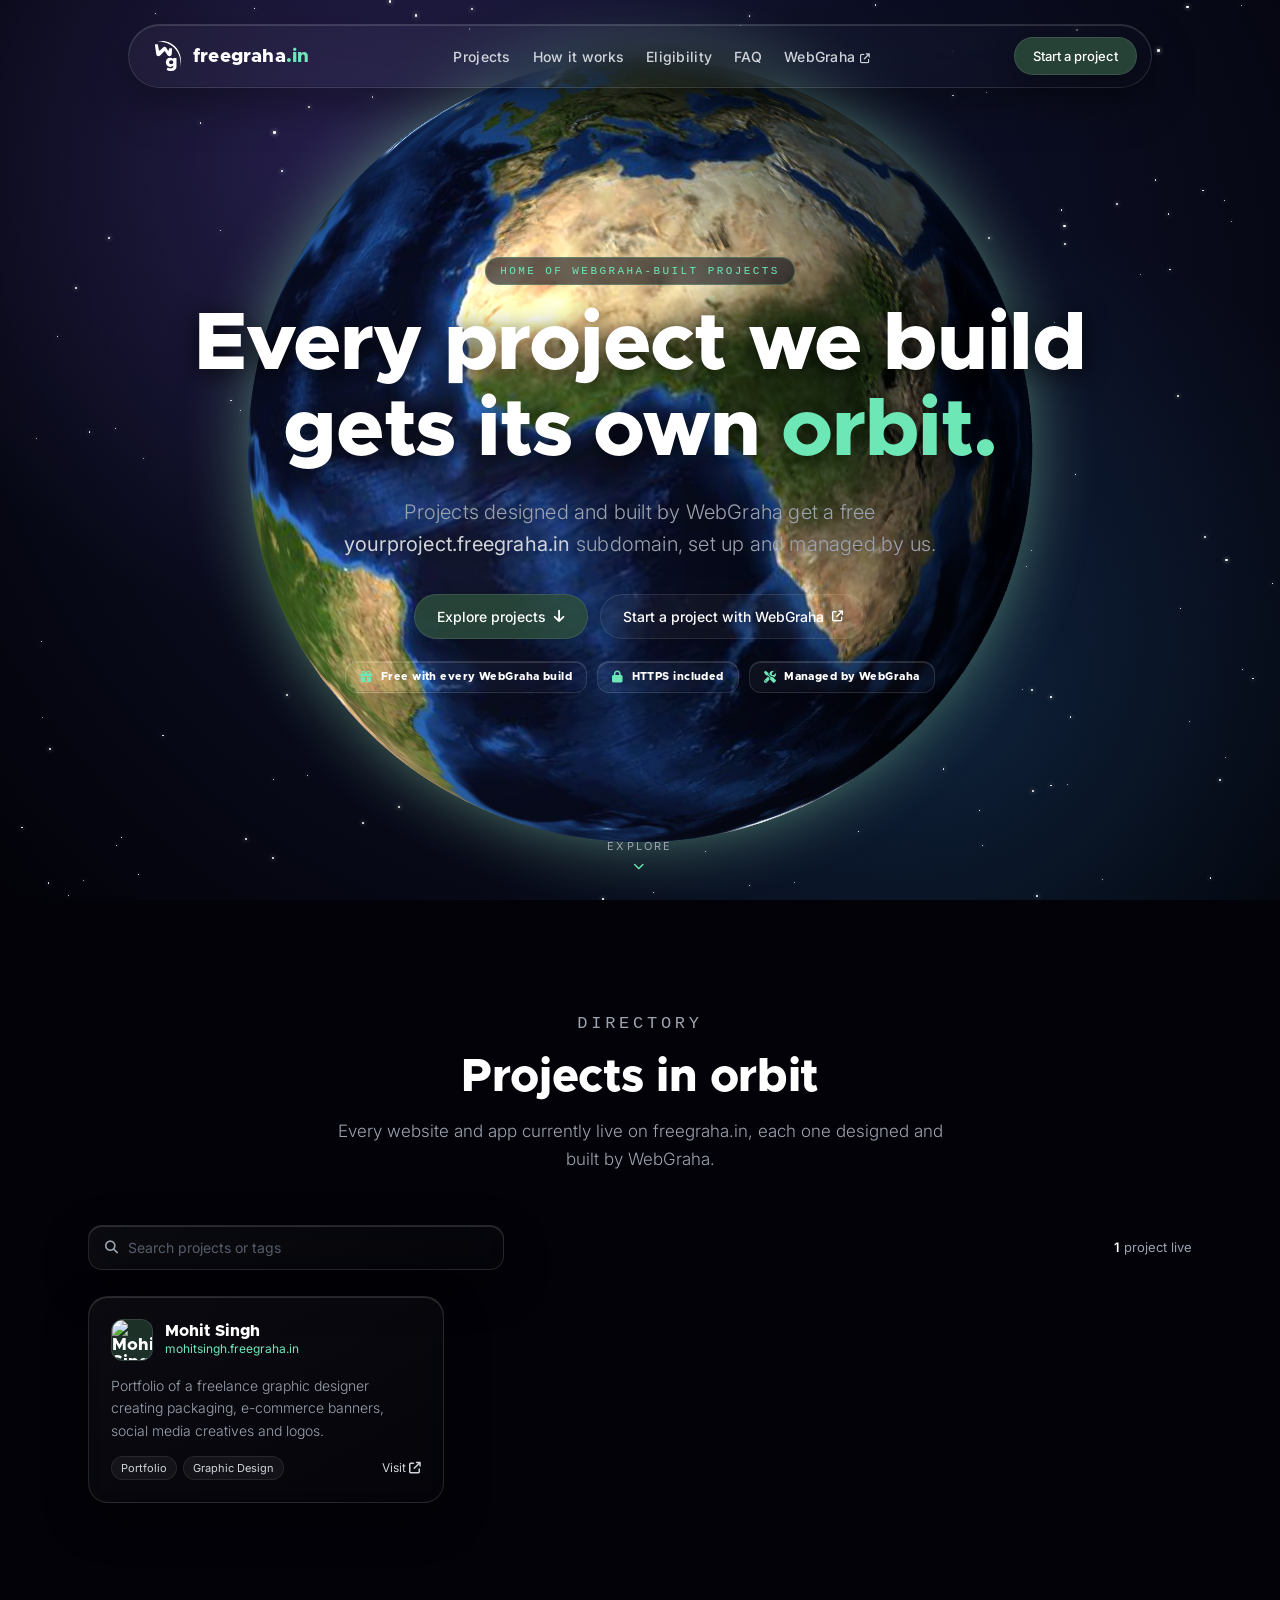
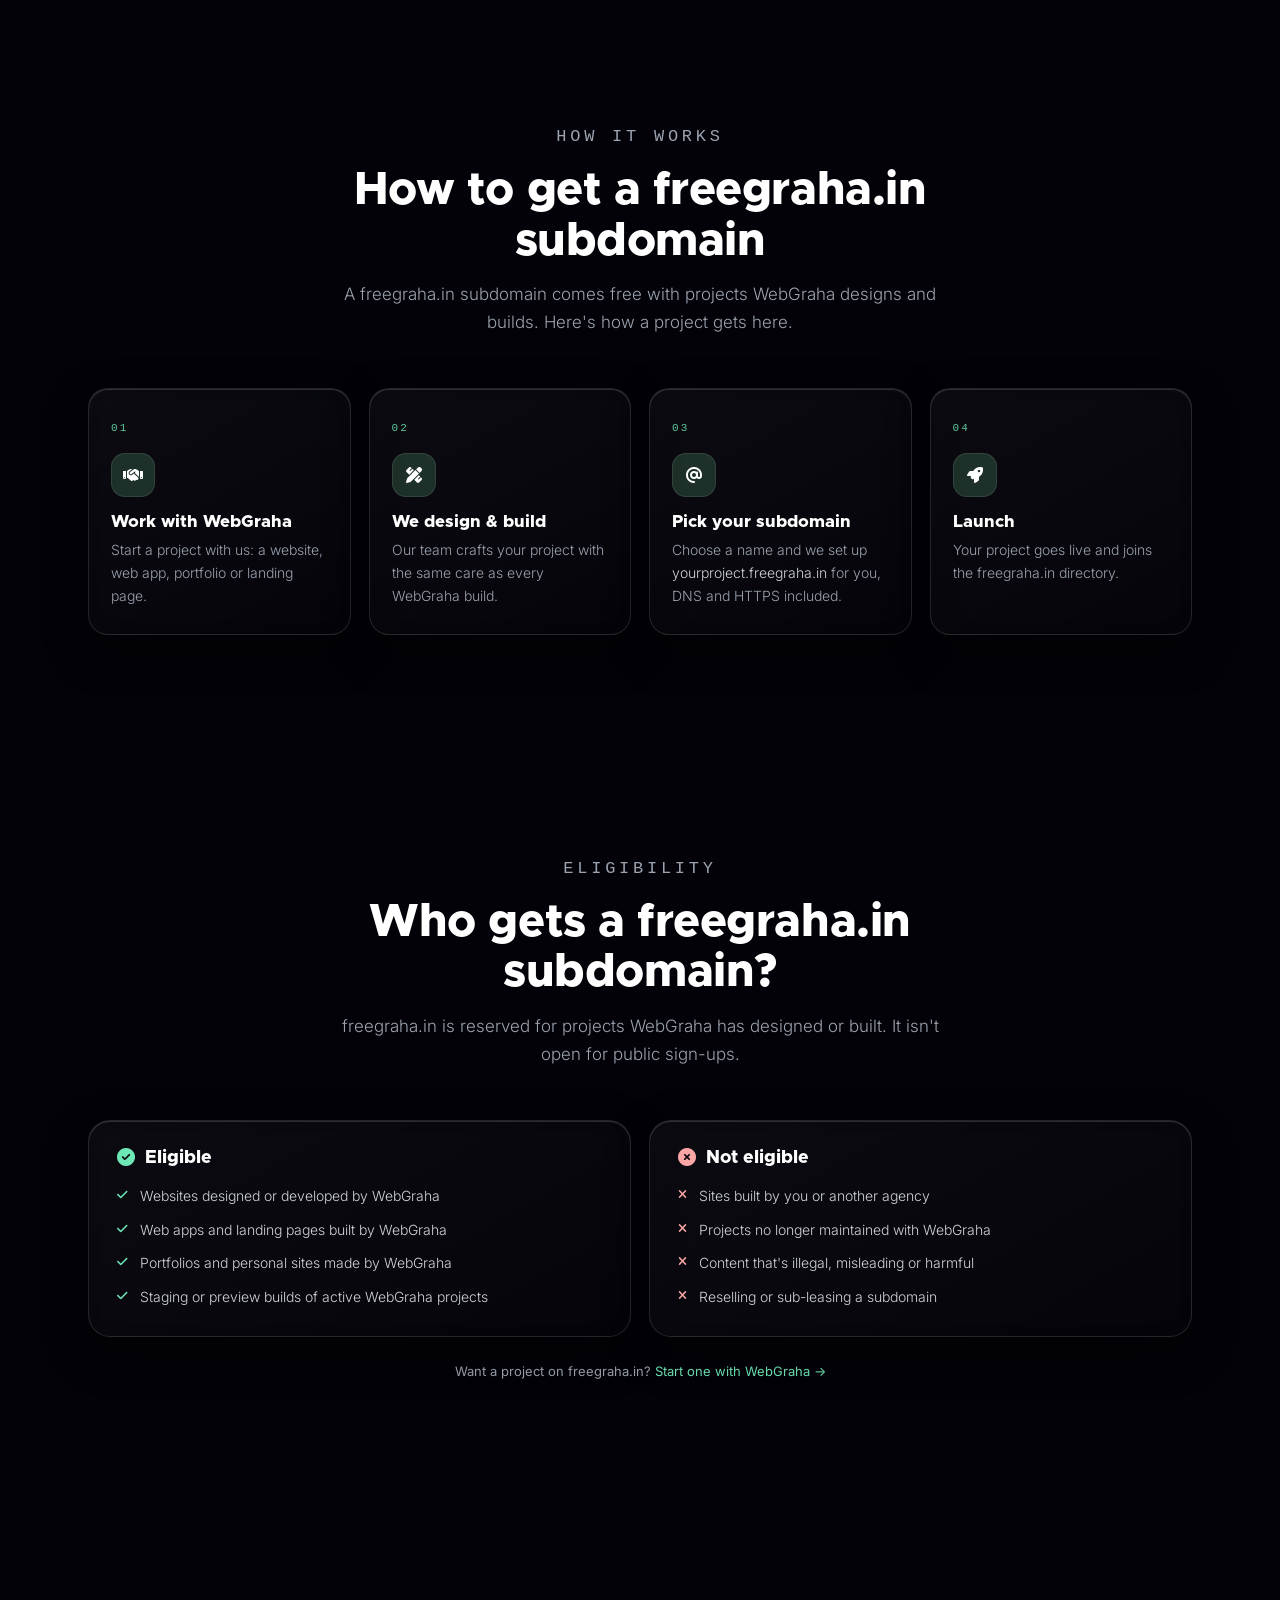
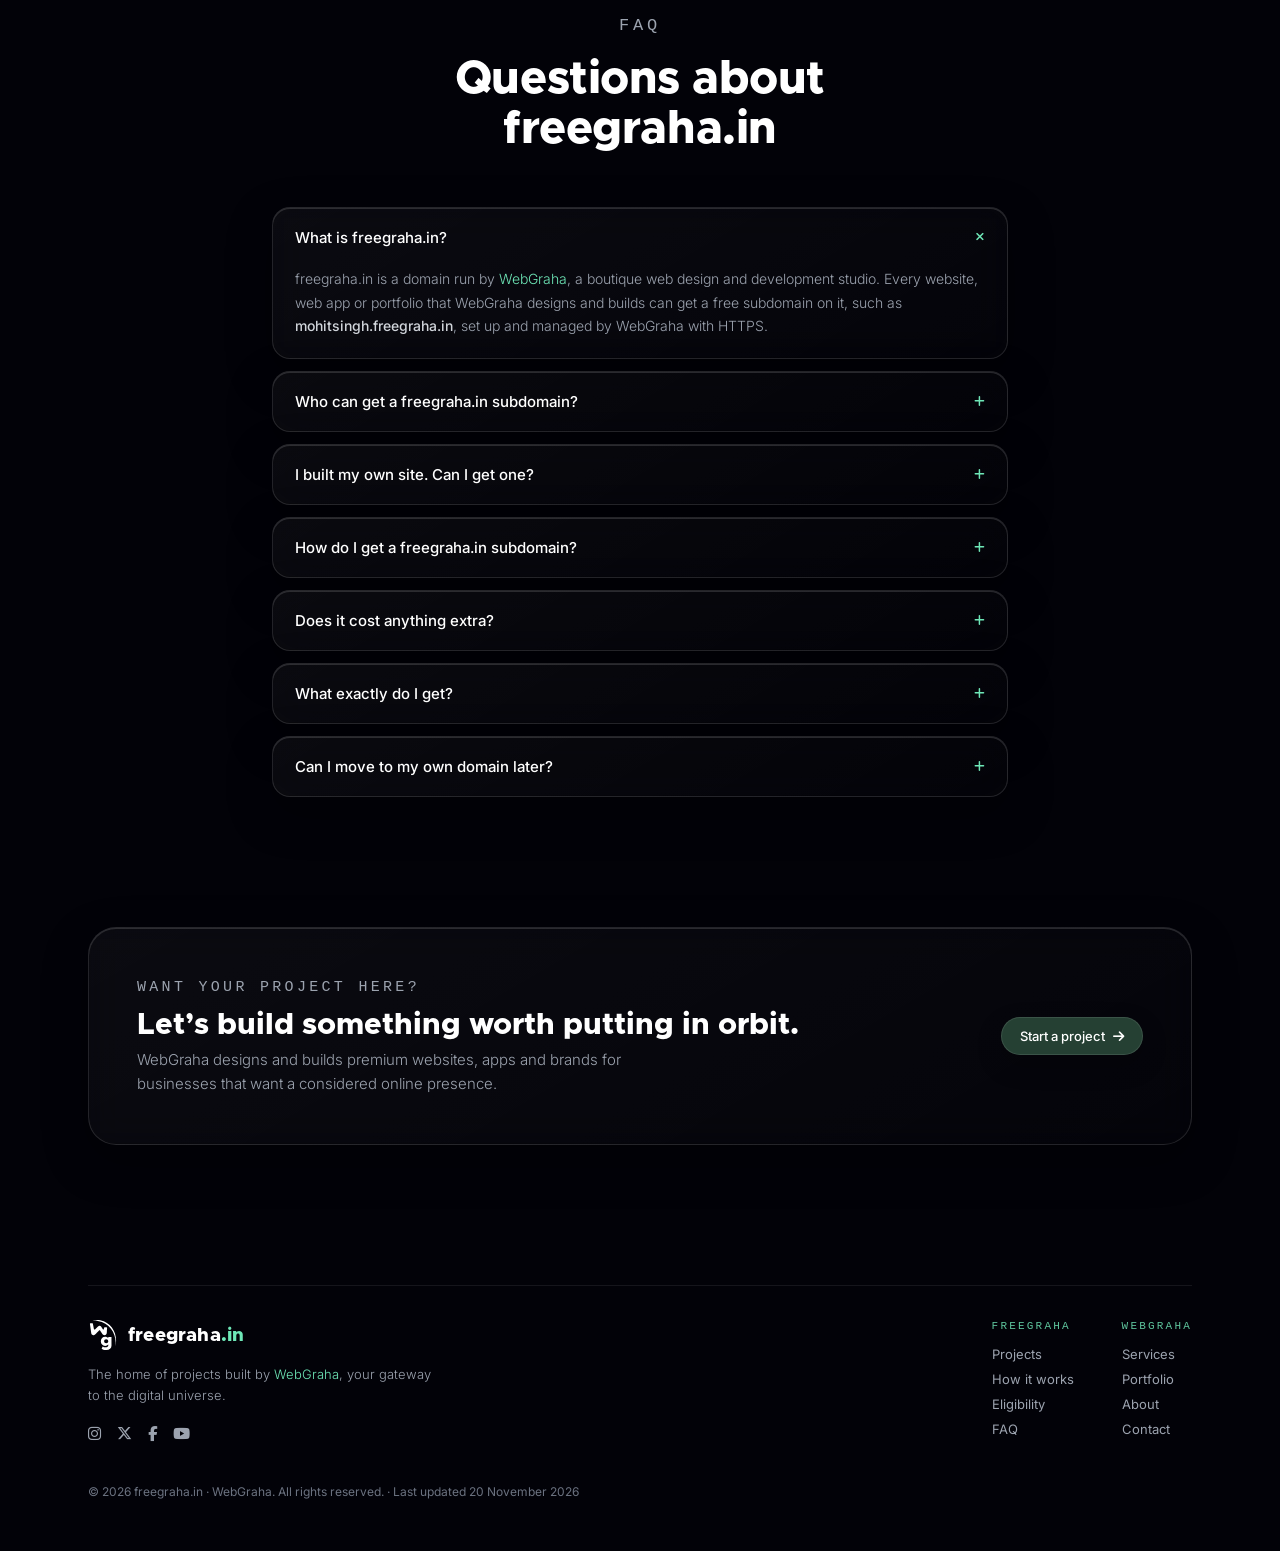
==== index.html @ 83fde73f "Initial v1.0" ====
<!DOCTYPE html>
<html lang="en" dir="ltr">
<head>
    <meta charset="UTF-8">
    <meta name="viewport" content="width=device-width, initial-scale=1.0">
    <script>document.documentElement.classList.add('js');</script>

    <!-- Primary SEO -->
    <title>freegraha.in — Free subdomains for projects built by WebGraha</title>
    <meta name="description" content="freegraha.in hosts sites built by WebGraha. Every WebGraha project gets a free yourname.freegraha.in subdomain with HTTPS, set up and managed for you.">
    <meta name="robots" content="index, follow, max-image-preview:large, max-snippet:-1, max-video-preview:-1">
    <meta name="author" content="WebGraha">
    <meta name="publisher" content="WebGraha">
    <meta name="application-name" content="freegraha.in">
    <link rel="canonical" href="https://freegraha.in/">
    <link rel="alternate" hreflang="en" href="https://freegraha.in/">
    <link rel="alternate" hreflang="x-default" href="https://freegraha.in/">
    <meta name="theme-color" content="#0a1128">
    <meta name="color-scheme" content="dark">
    <meta name="format-detection" content="telephone=no">

    <!-- Open Graph -->
    <meta property="og:type" content="website">
    <meta property="og:site_name" content="freegraha.in">
    <meta property="og:title" content="freegraha.in — Free subdomains for projects built by WebGraha">
    <meta property="og:description" content="Every website and app WebGraha designs and builds gets its own free .freegraha.in subdomain. Explore the projects in orbit.">
    <meta property="og:url" content="https://freegraha.in/">
    <meta property="og:image" content="https://freegraha.in/assets/og/og-home.png">
    <meta property="og:image:type" content="image/png">
    <meta property="og:image:width" content="1200">
    <meta property="og:image:height" content="630">
    <meta property="og:image:alt" content="freegraha.in — Every project we build gets its own orbit. A rotating Earth on a starry background.">
    <meta property="og:locale" content="en_US">
    <meta property="og:updated_time" content="2026-11-20">

    <!-- Twitter / X -->
    <meta name="twitter:card" content="summary_large_image">
    <meta name="twitter:site" content="@webgraha">
    <meta name="twitter:creator" content="@webgraha">
    <meta name="twitter:title" content="freegraha.in — Free subdomains for projects built by WebGraha">
    <meta name="twitter:description" content="Every website and app WebGraha designs and builds gets its own free .freegraha.in subdomain.">
    <meta name="twitter:image" content="https://freegraha.in/assets/og/og-home.png">
    <meta name="twitter:image:alt" content="freegraha.in — Every project we build gets its own orbit.">

    <!-- Icons & app -->
    <link rel="icon" type="image/svg+xml" href="/assets/favicon.svg">
    <link rel="icon" type="image/png" sizes="192x192" href="/assets/icon-192.png">
    <link rel="apple-touch-icon" href="/assets/apple-touch-icon.png">
    <link rel="manifest" href="/site.webmanifest">
    <meta name="apple-mobile-web-app-title" content="freegraha">

    <!-- Machine-readable summaries for AI assistants and crawlers -->
    <link rel="alternate" type="text/plain" href="/llms.txt" title="freegraha.in summary for LLMs">
    <link rel="sitemap" type="application/xml" href="/sitemap.xml">

    <!-- Structured data: who runs this site, what it offers, how it works, FAQ -->
    <script type="application/ld+json">
    {
        "@context": "https://schema.org",
        "@graph": [
            {
                "@type": "Organization",
                "@id": "https://webgraha.com/#organization",
                "name": "WebGraha",
                "url": "https://webgraha.com/",
                "logo": {
                    "@type": "ImageObject",
                    "url": "https://webgraha.com/assets/logo-full.svg"
                },
                "description": "WebGraha is a boutique digital studio building considered websites, apps, and brand systems.",
                "sameAs": [
                    "https://www.instagram.com/webgraha/",
                    "https://x.com/webgraha",
                    "https://www.facebook.com/webgraha",
                    "https://www.youtube.com/@webgraha"
                ],
                "owns": { "@id": "https://freegraha.in/#website" }
            },
            {
                "@type": "WebSite",
                "@id": "https://freegraha.in/#website",
                "url": "https://freegraha.in/",
                "name": "freegraha.in",
                "alternateName": ["FreeGraha", "Free Graha"],
                "description": "The directory of websites and apps designed and built by WebGraha, each hosted on a free freegraha.in subdomain.",
                "inLanguage": "en",
                "publisher": { "@id": "https://webgraha.com/#organization" },
                "copyrightHolder": { "@id": "https://webgraha.com/#organization" }
            },
            {
                "@type": "WebPage",
                "@id": "https://freegraha.in/#webpage",
                "url": "https://freegraha.in/",
                "name": "freegraha.in — Free subdomains for projects built by WebGraha",
                "description": "freegraha.in hosts sites built by WebGraha. Every WebGraha project gets a free yourname.freegraha.in subdomain with HTTPS, set up and managed for you.",
                "inLanguage": "en",
                "isPartOf": { "@id": "https://freegraha.in/#website" },
                "about": { "@id": "https://freegraha.in/#service" },
                "mainEntity": { "@id": "https://freegraha.in/#projects" },
                "hasPart": [
                    { "@id": "https://freegraha.in/#howto" },
                    { "@id": "https://freegraha.in/#faq" }
                ],
                "primaryImageOfPage": {
                    "@type": "ImageObject",
                    "url": "https://freegraha.in/assets/og/og-home.png",
                    "width": 1200,
                    "height": 630
                },
                "datePublished": "2026-11-20",
                "dateModified": "2026-11-20",
                "speakable": {
                    "@type": "SpeakableSpecification",
                    "cssSelector": ["#hero-title", "#hero-summary", "#faq .faq-answer"]
                }
            },
            {
                "@type": "Service",
                "@id": "https://freegraha.in/#service",
                "name": "Free freegraha.in subdomain for WebGraha-built projects",
                "serviceType": "Subdomain hosting and DNS management",
                "description": "Every website, web app or portfolio designed and built by WebGraha can get a free subdomain on freegraha.in, set up and managed by WebGraha with HTTPS. Only WebGraha-built projects are eligible.",
                "provider": { "@id": "https://webgraha.com/#organization" },
                "areaServed": "Worldwide",
                "audience": {
                    "@type": "Audience",
                    "audienceType": "WebGraha clients"
                },
                "offers": {
                    "@type": "Offer",
                    "price": "0",
                    "priceCurrency": "INR",
                    "availability": "https://schema.org/InStock",
                    "description": "Included at no extra cost with every project WebGraha designs and builds.",
                    "url": "https://webgraha.com/contact"
                }
            },
            {
                "@type": "HowTo",
                "@id": "https://freegraha.in/#howto",
                "name": "How to get a freegraha.in subdomain",
                "description": "A freegraha.in subdomain comes free with projects WebGraha designs and builds.",
                "totalTime": "P1D",
                "estimatedCost": { "@type": "MonetaryAmount", "currency": "INR", "value": "0" },
                "step": [
                    {
                        "@type": "HowToStep",
                        "position": 1,
                        "name": "Work with WebGraha",
                        "text": "Start a project with WebGraha: a website, web app, portfolio or landing page.",
                        "url": "https://freegraha.in/#how"
                    },
                    {
                        "@type": "HowToStep",
                        "position": 2,
                        "name": "We design & build",
                        "text": "WebGraha's team crafts your project with the same care as every WebGraha build.",
                        "url": "https://freegraha.in/#how"
                    },
                    {
                        "@type": "HowToStep",
                        "position": 3,
                        "name": "Pick your subdomain",
                        "text": "Choose a name and WebGraha sets up yourproject.freegraha.in for you, DNS and HTTPS included.",
                        "url": "https://freegraha.in/#how"
                    },
                    {
                        "@type": "HowToStep",
                        "position": 4,
                        "name": "Launch",
                        "text": "Your project goes live and joins the freegraha.in directory.",
                        "url": "https://freegraha.in/#how"
                    }
                ]
            },
            {
                "@type": "FAQPage",
                "@id": "https://freegraha.in/#faq",
                "mainEntity": [
                    {
                        "@type": "Question",
                        "name": "What is freegraha.in?",
                        "acceptedAnswer": { "@type": "Answer", "text": "freegraha.in is a domain run by WebGraha, a boutique web design and development studio. Every website, web app or portfolio that WebGraha designs and builds can get a free subdomain on it, such as mohitsingh.freegraha.in, set up and managed by WebGraha with HTTPS." }
                    },
                    {
                        "@type": "Question",
                        "name": "Who can get a freegraha.in subdomain?",
                        "acceptedAnswer": { "@type": "Answer", "text": "Only projects designed or built by WebGraha. It's a perk for WebGraha clients, not a public sign-up service." }
                    },
                    {
                        "@type": "Question",
                        "name": "I built my own site. Can I get one?",
                        "acceptedAnswer": { "@type": "Answer", "text": "Not at the moment. If you'd like WebGraha to build or redesign your site, start a project at webgraha.com/contact and a freegraha.in subdomain comes with it." }
                    },
                    {
                        "@type": "Question",
                        "name": "How do I get a freegraha.in subdomain?",
                        "acceptedAnswer": { "@type": "Answer", "text": "Start a project with WebGraha at webgraha.com/contact. Once WebGraha has designed and built your website or app, you pick a name and WebGraha sets up yourproject.freegraha.in for you, including DNS and HTTPS." }
                    },
                    {
                        "@type": "Question",
                        "name": "Does it cost anything extra?",
                        "acceptedAnswer": { "@type": "Answer", "text": "No. The subdomain, its DNS setup and HTTPS come free with your WebGraha project." }
                    },
                    {
                        "@type": "Question",
                        "name": "What exactly do I get?",
                        "acceptedAnswer": { "@type": "Answer", "text": "An address like yourproject.freegraha.in, set up and managed by WebGraha, served over HTTPS, plus a listing in the freegraha.in project directory." }
                    },
                    {
                        "@type": "Question",
                        "name": "Can I move to my own domain later?",
                        "acceptedAnswer": { "@type": "Answer", "text": "Yes. WebGraha can register and connect a custom domain for your project whenever you're ready." }
                    }
                ]
            }
        ]
    }
    </script>
    <!-- BUILD:PROJECTS-LD -->
    <script type="application/ld+json">
    {
        "@context": "https://schema.org",
        "@type": "ItemList",
        "@id": "https://freegraha.in/#projects",
        "name": "Projects hosted on freegraha.in",
        "description": "Websites and apps designed and built by WebGraha, each live on its own freegraha.in subdomain.",
        "numberOfItems": 1,
        "itemListOrder": "https://schema.org/ItemListOrderDescending",
        "itemListElement": [
            {
                "@type": "ListItem",
                "position": 1,
                "item": {
                    "@type": "WebSite",
                    "@id": "https://mohitsingh.freegraha.in/#website",
                    "name": "Mohit Singh",
                    "url": "https://mohitsingh.freegraha.in/",
                    "description": "Portfolio of a freelance graphic designer creating packaging, e-commerce banners, social media creatives and logos.",
                    "image": "https://mohitsingh.freegraha.in/assets/img/apple-touch-icon.png",
                    "keywords": "Portfolio, Graphic Design",
                    "datePublished": "2026-11-20",
                    "creator": {
                        "@id": "https://webgraha.com/#organization"
                    },
                    "isPartOf": {
                        "@id": "https://freegraha.in/#website"
                    }
                }
            }
        ]
    }
    </script>
    <!-- /BUILD:PROJECTS-LD -->

    <!-- Performance: connect early, preload the display font, load icons without blocking render -->
    <link rel="preconnect" href="https://fonts.googleapis.com">
    <link rel="preconnect" href="https://fonts.gstatic.com" crossorigin>
    <link rel="preconnect" href="https://cdnjs.cloudflare.com" crossorigin>
    <link rel="preload" href="/assets/font/metropolis-extra-bold.ttf" as="font" type="font/ttf" crossorigin>
    <link href="https://fonts.googleapis.com/css2?family=Inter:wght@300;400;500;600&display=swap" rel="stylesheet">
    <link rel="stylesheet" href="https://cdnjs.cloudflare.com/ajax/libs/font-awesome/6.5.2/css/all.min.css" crossorigin="anonymous" referrerpolicy="no-referrer" media="print" onload="this.media='all'">
    <noscript><link rel="stylesheet" href="https://cdnjs.cloudflare.com/ajax/libs/font-awesome/6.5.2/css/all.min.css" crossorigin="anonymous" referrerpolicy="no-referrer"></noscript>

    <link rel="stylesheet" href="/assets/css/style.css">
</head>
<body>

    <a href="#projects" class="skip-link">Skip to projects</a>

    <!-- Loading screen (same as webgraha.com) -->
    <div id="wg-loader" aria-hidden="true">
        <img src="/assets/logo-mark.svg" alt="" class="wg-loader-mark" width="48" height="48">
        <div class="wg-loader-bar"><span></span></div>
    </div>
    <script>
        (function () {
            var loader = document.getElementById('wg-loader');
            if (!loader) return;
            var shownAt = Date.now(), hidden = false;
            function hide() {
                if (hidden) return;
                hidden = true;
                setTimeout(function () {
                    loader.classList.add('wg-loader-hidden');
                    setTimeout(function () { loader.remove(); }, 550);
                }, Math.max(0, 300 - (Date.now() - shownAt)));
            }
            window.addEventListener('load', hide);
            setTimeout(hide, 5000);
        })();
    </script>

    <div id="starfield" data-star-count="160" aria-hidden="true"></div>

    <header>
        <nav class="nav glass-panel wg-anim-fade" aria-label="Main">
            <a href="/" class="brand" aria-label="freegraha.in home">
                <img src="/assets/logo-mark.svg" alt="" width="30" height="30">
                <span class="brand-word">freegraha<span>.in</span></span>
            </a>
            <div class="nav-links">
                <a href="#projects">Projects</a>
                <a href="#how">How it works</a>
                <a href="#rules">Eligibility</a>
                <a href="#faq">FAQ</a>
                <a href="https://webgraha.com/" target="_blank" rel="noopener">WebGraha <i class="fa-solid fa-arrow-up-right-from-square" style="font-size:10px" aria-hidden="true"></i></a>
            </div>
            <a href="https://webgraha.com/contact" class="btn btn-primary nav-cta" target="_blank" rel="noopener">Start a project</a>
            <button id="menu-btn" class="menu-btn" type="button" aria-expanded="false" aria-controls="mobile-menu" aria-label="Open menu">
                <i class="fa-solid fa-bars" id="menu-icon" aria-hidden="true"></i>
            </button>
        </nav>

        <div id="mobile-menu" class="mobile-menu glass-panel" hidden>
            <a href="#projects">Projects</a>
            <a href="#how">How it works</a>
            <a href="#rules">Eligibility</a>
            <a href="#faq">FAQ</a>
            <a href="https://webgraha.com/contact" target="_blank" rel="noopener">Start a project ↗</a>
            <a href="https://webgraha.com/" target="_blank" rel="noopener">WebGraha ↗</a>
        </div>
    </header>

    <main>

        <!-- Hero -->
        <section class="hero" id="top" aria-labelledby="hero-title">
            <!-- 3D Earth (Three.js, same as webgraha.com) -->
            <div class="globe-container" aria-hidden="true">
                <div class="globe-glow"></div>
                <canvas id="globe-canvas"></canvas>
            </div>

            <div class="hero-inner">
                <p class="section-label hero-label wg-anim-rise">Home of WebGraha-built projects</p>
                <h1 id="hero-title" class="text-glow wg-anim-rise" style="animation-delay:.05s">
                    Every project we build gets its own <em>orbit.</em>
                </h1>
                <p id="hero-summary" class="hero-sub text-glow wg-anim-rise" style="animation-delay:.1s">
                    Projects designed and built by WebGraha get a free <code>yourproject.freegraha.in</code> subdomain, set up and managed by us.
                </p>

                <div class="hero-ctas wg-anim-rise" style="animation-delay:.2s">
                    <a href="#projects" class="btn btn-primary">Explore projects <i class="fa-solid fa-arrow-down" aria-hidden="true"></i></a>
                    <a href="https://webgraha.com/contact" class="btn btn-ghost" target="_blank" rel="noopener">Start a project with WebGraha <i class="fa-solid fa-arrow-up-right-from-square" style="font-size:11px" aria-hidden="true"></i></a>
                </div>

                <ul class="hero-chips wg-anim-rise" style="animation-delay:.3s" aria-label="What's included">
                    <li class="chip glass-panel"><i class="fa-solid fa-gift" aria-hidden="true"></i> Free with every WebGraha build</li>
                    <li class="chip glass-panel"><i class="fa-solid fa-lock" aria-hidden="true"></i> HTTPS included</li>
                    <li class="chip glass-panel"><i class="fa-solid fa-screwdriver-wrench" aria-hidden="true"></i> Managed by WebGraha</li>
                </ul>
            </div>

            <a href="#projects" class="scroll-cue" aria-label="Scroll to projects">Explore <i class="fa-solid fa-chevron-down" aria-hidden="true"></i></a>
        </section>

        <!-- Projects directory (cards are generated into the HTML by scripts/build.mjs) -->
        <section class="section" id="projects" aria-labelledby="projects-title">
            <div class="container">
                <div class="section-head reveal">
                    <p class="section-label">Directory</p>
                    <h2 id="projects-title">Projects in orbit</h2>
                    <p>Every website and app currently live on freegraha.in, each one designed and built by WebGraha.</p>
                </div>

                <div class="toolbar reveal">
                    <label class="search glass-panel">
                        <i class="fa-solid fa-magnifying-glass" aria-hidden="true"></i>
                        <span class="sr-only">Search projects</span>
                        <input id="project-search" type="search" placeholder="Search projects or tags">
                    </label>
                    <p class="count" id="project-count" aria-live="polite"><!-- BUILD:COUNT --><strong>1</strong> project live<!-- /BUILD:COUNT --></p>
                </div>

                <div class="projects-grid" id="projects-grid"><!-- BUILD:PROJECTS -->
                    <article class="project-card glass-panel" data-search="mohit singh mohitsingh portfolio of a freelance graphic designer creating packaging, e-commerce banners, social media creatives and logos. portfolio graphic design">
                        <a class="project-link" href="https://mohitsingh.freegraha.in/" target="_blank" rel="noopener" aria-label="Visit Mohit Singh at mohitsingh.freegraha.in"></a>
                        <div class="project-top">
                            <div class="project-avatar" aria-hidden="false"><img src="https://mohitsingh.freegraha.in/assets/img/apple-touch-icon.png" alt="Mohit Singh logo" width="42" height="42" loading="lazy" decoding="async"></div>
                            <div>
                                <h3 class="project-name">Mohit Singh</h3>
                                <p class="project-url">mohitsingh.freegraha.in</p>
                            </div>
                        </div>
                        <p class="project-desc">Portfolio of a freelance graphic designer creating packaging, e-commerce banners, social media creatives and logos.</p>
                        <div class="project-foot">
                            <ul class="tags" aria-label="Tags"><li class="tag">Portfolio</li><li class="tag">Graphic Design</li></ul>
                            <span class="visit" aria-hidden="true">Visit <i class="fa-solid fa-arrow-up-right-from-square"></i></span>
                        </div>
                    </article>
                    <!-- /BUILD:PROJECTS --></div>

                <div class="empty glass-panel" id="projects-empty" hidden>
                    <i class="fa-solid fa-satellite" aria-hidden="true"></i>
                    <h3 id="empty-title">First launches incoming</h3>
                    <p id="empty-text">Projects built by WebGraha will appear here as they go live.</p>
                    <a href="https://webgraha.com/contact" class="btn btn-primary" id="empty-cta" target="_blank" rel="noopener">Start a project</a>
                </div>
            </div>
        </section>

        <!-- How it works -->
        <section class="section" id="how" aria-labelledby="how-title">
            <div class="container">
                <div class="section-head reveal">
                    <p class="section-label">How it works</p>
                    <h2 id="how-title">How to get a freegraha.in subdomain</h2>
                    <p>A freegraha.in subdomain comes free with projects WebGraha designs and builds. Here's how a project gets here.</p>
                </div>
                <ol class="steps">
                    <li class="step glass-panel reveal">
                        <span class="step-num" aria-hidden="true">01</span>
                        <div class="step-icon" aria-hidden="true"><i class="fa-solid fa-handshake"></i></div>
                        <h3>Work with WebGraha</h3>
                        <p>Start a project with us: a website, web app, portfolio or landing page.</p>
                    </li>
                    <li class="step glass-panel reveal" style="transition-delay:.08s">
                        <span class="step-num" aria-hidden="true">02</span>
                        <div class="step-icon" aria-hidden="true"><i class="fa-solid fa-pen-ruler"></i></div>
                        <h3>We design &amp; build</h3>
                        <p>Our team crafts your project with the same care as every WebGraha build.</p>
                    </li>
                    <li class="step glass-panel reveal" style="transition-delay:.16s">
                        <span class="step-num" aria-hidden="true">03</span>
                        <div class="step-icon" aria-hidden="true"><i class="fa-solid fa-at"></i></div>
                        <h3>Pick your subdomain</h3>
                        <p>Choose a name and we set up <code>yourproject.freegraha.in</code> for you, DNS and HTTPS included.</p>
                    </li>
                    <li class="step glass-panel reveal" style="transition-delay:.24s">
                        <span class="step-num" aria-hidden="true">04</span>
                        <div class="step-icon" aria-hidden="true"><i class="fa-solid fa-rocket"></i></div>
                        <h3>Launch</h3>
                        <p>Your project goes live and joins the freegraha.in directory.</p>
                    </li>
                </ol>
            </div>
        </section>

        <!-- Eligibility -->
        <section class="section" id="rules" aria-labelledby="rules-title">
            <div class="container">
                <div class="section-head reveal">
                    <p class="section-label">Eligibility</p>
                    <h2 id="rules-title">Who gets a freegraha.in subdomain?</h2>
                    <p>freegraha.in is reserved for projects WebGraha has designed or built. It isn't open for public sign-ups.</p>
                </div>
                <div class="rules-grid">
                    <div class="rule-card glass-panel reveal">
                        <h3><i class="fa-solid fa-circle-check ok-icon" aria-hidden="true"></i> Eligible</h3>
                        <ul>
                            <li><i class="fa-solid fa-check ok-icon" aria-hidden="true"></i> Websites designed or developed by WebGraha</li>
                            <li><i class="fa-solid fa-check ok-icon" aria-hidden="true"></i> Web apps and landing pages built by WebGraha</li>
                            <li><i class="fa-solid fa-check ok-icon" aria-hidden="true"></i> Portfolios and personal sites made by WebGraha</li>
                            <li><i class="fa-solid fa-check ok-icon" aria-hidden="true"></i> Staging or preview builds of active WebGraha projects</li>
                        </ul>
                    </div>
                    <div class="rule-card glass-panel reveal" style="transition-delay:.08s">
                        <h3><i class="fa-solid fa-circle-xmark no-icon" aria-hidden="true"></i> Not eligible</h3>
                        <ul>
                            <li><i class="fa-solid fa-xmark no-icon" aria-hidden="true"></i> Sites built by you or another agency</li>
                            <li><i class="fa-solid fa-xmark no-icon" aria-hidden="true"></i> Projects no longer maintained with WebGraha</li>
                            <li><i class="fa-solid fa-xmark no-icon" aria-hidden="true"></i> Content that's illegal, misleading or harmful</li>
                            <li><i class="fa-solid fa-xmark no-icon" aria-hidden="true"></i> Reselling or sub-leasing a subdomain</li>
                        </ul>
                    </div>
                </div>
                <p class="rules-note reveal">Want a project on freegraha.in? <a href="https://webgraha.com/contact" target="_blank" rel="noopener" style="color:var(--accent)">Start one with WebGraha &rarr;</a></p>
            </div>
        </section>

        <!-- FAQ (kept in sync with the FAQPage JSON-LD in <head>) -->
        <section class="section" id="faq" aria-labelledby="faq-title">
            <div class="container">
                <div class="section-head reveal">
                    <p class="section-label">FAQ</p>
                    <h2 id="faq-title">Questions about freegraha.in</h2>
                </div>
                <div class="faq">
                    <details class="glass-panel reveal" open>
                        <summary><h3>What is freegraha.in?</h3> <i class="fa-solid fa-plus" aria-hidden="true"></i></summary>
                        <p class="faq-answer">freegraha.in is a domain run by <a href="https://webgraha.com/" target="_blank" rel="noopener">WebGraha</a>, a boutique web design and development studio. Every website, web app or portfolio that WebGraha designs and builds can get a free subdomain on it, such as <code>mohitsingh.freegraha.in</code>, set up and managed by WebGraha with HTTPS.</p>
                    </details>
                    <details class="glass-panel reveal">
                        <summary><h3>Who can get a freegraha.in subdomain?</h3> <i class="fa-solid fa-plus" aria-hidden="true"></i></summary>
                        <p class="faq-answer">Only projects designed or built by WebGraha. It's a perk for WebGraha clients, not a public sign-up service.</p>
                    </details>
                    <details class="glass-panel reveal">
                        <summary><h3>I built my own site. Can I get one?</h3> <i class="fa-solid fa-plus" aria-hidden="true"></i></summary>
                        <p class="faq-answer">Not at the moment. If you'd like WebGraha to build or redesign your site, <a href="https://webgraha.com/contact" target="_blank" rel="noopener">start a project at webgraha.com/contact</a> and a freegraha.in subdomain comes with it.</p>
                    </details>
                    <details class="glass-panel reveal">
                        <summary><h3>How do I get a freegraha.in subdomain?</h3> <i class="fa-solid fa-plus" aria-hidden="true"></i></summary>
                        <p class="faq-answer">Start a project with WebGraha at <a href="https://webgraha.com/contact" target="_blank" rel="noopener">webgraha.com/contact</a>. Once WebGraha has designed and built your website or app, you pick a name and WebGraha sets up <code>yourproject.freegraha.in</code> for you, including DNS and HTTPS.</p>
                    </details>
                    <details class="glass-panel reveal">
                        <summary><h3>Does it cost anything extra?</h3> <i class="fa-solid fa-plus" aria-hidden="true"></i></summary>
                        <p class="faq-answer">No. The subdomain, its DNS setup and HTTPS come free with your WebGraha project.</p>
                    </details>
                    <details class="glass-panel reveal">
                        <summary><h3>What exactly do I get?</h3> <i class="fa-solid fa-plus" aria-hidden="true"></i></summary>
                        <p class="faq-answer">An address like <code>yourproject.freegraha.in</code>, set up and managed by WebGraha, served over HTTPS, plus a listing in the freegraha.in project directory.</p>
                    </details>
                    <details class="glass-panel reveal">
                        <summary><h3>Can I move to my own domain later?</h3> <i class="fa-solid fa-plus" aria-hidden="true"></i></summary>
                        <p class="faq-answer">Yes. WebGraha can register and connect a custom domain for your project whenever you're ready.</p>
                    </details>
                </div>
            </div>
        </section>

        <!-- Upgrade band -->
        <section class="section" style="padding-top:20px" aria-labelledby="band-title">
            <div class="container">
                <div class="band glass-panel reveal">
                    <div>
                        <p class="section-label">Want your project here?</p>
                        <h2 id="band-title">Let&rsquo;s build something worth putting in orbit.</h2>
                        <p>WebGraha designs and builds premium websites, apps and brands for businesses that want a considered online presence.</p>
                    </div>
                    <a href="https://webgraha.com/contact" class="btn btn-primary" target="_blank" rel="noopener">Start a project <i class="fa-solid fa-arrow-right" aria-hidden="true"></i></a>
                </div>
            </div>
        </section>

    </main>

    <footer class="footer">
        <div class="container">
            <div class="footer-inner">
                <div class="footer-brand">
                    <a href="/" class="brand" aria-label="freegraha.in home">
                        <img src="/assets/logo-mark.svg" alt="" width="30" height="30">
                        <span class="brand-word">freegraha<span>.in</span></span>
                    </a>
                    <p>The home of projects built by <a href="https://webgraha.com/" target="_blank" rel="noopener">WebGraha</a>, your gateway to the digital universe.</p>
                    <div class="socials">
                        <a href="https://www.instagram.com/webgraha/" target="_blank" rel="noopener me" aria-label="WebGraha on Instagram"><i class="fa-brands fa-instagram" aria-hidden="true"></i></a>
                        <a href="https://x.com/webgraha" target="_blank" rel="noopener me" aria-label="WebGraha on X"><i class="fa-brands fa-x-twitter" aria-hidden="true"></i></a>
                        <a href="https://www.facebook.com/webgraha" target="_blank" rel="noopener me" aria-label="WebGraha on Facebook"><i class="fa-brands fa-facebook-f" aria-hidden="true"></i></a>
                        <a href="https://www.youtube.com/@webgraha" target="_blank" rel="noopener me" aria-label="WebGraha on YouTube"><i class="fa-brands fa-youtube" aria-hidden="true"></i></a>
                    </div>
                </div>
                <nav class="footer-cols" aria-label="Footer">
                    <div class="footer-col">
                        <p class="footer-col-title">freegraha</p>
                        <a href="#projects">Projects</a>
                        <a href="#how">How it works</a>
                        <a href="#rules">Eligibility</a>
                        <a href="#faq">FAQ</a>
                    </div>
                    <div class="footer-col">
                        <p class="footer-col-title">WebGraha</p>
                        <a href="https://webgraha.com/services" target="_blank" rel="noopener">Services</a>
                        <a href="https://webgraha.com/portfolio" target="_blank" rel="noopener">Portfolio</a>
                        <a href="https://webgraha.com/about" target="_blank" rel="noopener">About</a>
                        <a href="https://webgraha.com/contact" target="_blank" rel="noopener">Contact</a>
                    </div>
                </nav>
                <p class="copyright">&copy; <span id="year">2026</span> freegraha.in &middot; WebGraha. All rights reserved. &middot; Last updated <!-- BUILD:UPDATED --><time datetime="2026-11-20">20 November 2026</time><!-- /BUILD:UPDATED --></p>
            </div>
        </div>
    </footer>

    <!-- Floating pill (mirrors the WebGraha "Start a project" widget) -->
    <a href="https://webgraha.com/contact" class="float-pill glass-panel" id="float-pill" target="_blank" rel="noopener">
        <span class="float-pill-icon" aria-hidden="true"><i class="fa-solid fa-satellite-dish"></i></span>
        <span class="float-pill-text">
            <strong>Start a project</strong>
            <span>Let's talk &rarr;</span>
        </span>
    </a>

    <script src="/assets/js/protect.js" defer></script>
    <script src="/assets/js/main.js" defer></script>
    <script src="/assets/vendor/three/three.min.js" defer></script>
    <script src="/assets/js/globe.js" defer></script>
</body>
</html>
---- assets/css/style.css ----
/* freegraha.in — styles (mirrors the WebGraha design system: webgraha.com/assets/css/base.css) */

@font-face {
    font-family: 'Metropolis';
    src: url('../font/metropolis-extra-bold.ttf') format('truetype');
    font-weight: 800;
    font-style: normal;
    font-display: swap;
}

:root {
    --navy: #0a1128;
    --brand-green: #2c4c3b;
    --accent: #6ee7b7;
    --accent-soft: rgba(110, 231, 183, 0.85);
    --text: #f3f4f6;
    --text-muted: #9ca3af;
    --text-soft: #d1d5db;
    --line: rgba(255, 255, 255, 0.12);
    --font-sans: 'Inter', system-ui, sans-serif;
    --font-display: 'Metropolis', 'Playfair Display', serif;
    --bg:
        radial-gradient(circle at 26% 16%, rgba(90, 61, 153, 0.32) 0%, rgba(90, 61, 153, 0) 40%),
        radial-gradient(circle at 74% 78%, rgba(28, 90, 134, 0.28) 0%, rgba(28, 90, 134, 0) 42%),
        radial-gradient(circle at 50% 32%, #181c3a 0%, #0b0e22 45%, #020208 100%);
}

*, *::before, *::after { box-sizing: border-box; }

html {
    scroll-behavior: smooth;
    scroll-padding-top: 110px;
    background: #020208;
}

html, body {
    margin: 0;
    padding: 0;
    cursor: url("data:image/svg+xml,%3Csvg xmlns='http://www.w3.org/2000/svg' width='30' height='30' viewBox='0 0 30 30'%3E%3Cdefs%3E%3CradialGradient id='g' cx='38%25' cy='35%25' r='70%25'%3E%3Cstop offset='0%25' stop-color='%23fdfaf0'/%3E%3Cstop offset='100%25' stop-color='%23d9d2bb'/%3E%3C/radialGradient%3E%3C/defs%3E%3Ccircle cx='15' cy='15' r='11' fill='url(%23g)'/%3E%3Ccircle cx='11' cy='11' r='1.6' fill='%23b9b09a' opacity='0.55'/%3E%3Ccircle cx='18' cy='13' r='1.1' fill='%23b9b09a' opacity='0.45'/%3E%3Ccircle cx='13' cy='19' r='1.3' fill='%23b9b09a' opacity='0.5'/%3E%3Ccircle cx='19' cy='19' r='0.9' fill='%23b9b09a' opacity='0.4'/%3E%3C/svg%3E") 15 15, auto;
}

body {
    min-height: 100vh;
    font-family: var(--font-sans);
    color: var(--text);
    -webkit-font-smoothing: antialiased;
    -moz-osx-font-smoothing: grayscale;
    overflow-x: hidden;
}

/* Fixed space backdrop (same gradient as the WebGraha home page) */
body::before {
    content: '';
    position: fixed;
    inset: 0;
    z-index: -1;
    background: var(--bg);
}

::selection { background: var(--brand-green); color: #fff; }

a, button, input, textarea, select, label, summary { cursor: inherit; }
a { color: inherit; text-decoration: none; }
img { max-width: 100%; display: block; }

::-webkit-scrollbar { display: none; }
html { scrollbar-width: none; }

.sr-only {
    position: absolute; width: 1px; height: 1px; padding: 0; margin: -1px;
    overflow: hidden; clip: rect(0, 0, 0, 0); white-space: nowrap; border: 0;
}

:focus-visible {
    outline: 2px solid var(--accent);
    outline-offset: 3px;
    border-radius: 8px;
}

/* ---------- Shared WebGraha primitives ---------- */

.glass-panel {
    background: linear-gradient(150deg, rgba(255, 255, 255, 0.04), rgba(255, 255, 255, 0.01));
    backdrop-filter: blur(18px);
    -webkit-backdrop-filter: blur(18px);
    border: 1px solid var(--line);
    box-shadow:
        inset 0 1px 0 rgba(255, 255, 255, 0.14),
        inset 0 -1px 0 rgba(0, 0, 0, 0.14),
        0 16px 44px rgba(0, 0, 0, 0.34);
}

.section-label {
    font-family: 'JetBrains Mono', 'Courier New', monospace;
    font-size: 11px;
    letter-spacing: 0.22em;
    text-transform: uppercase;
    color: var(--accent-soft);
}

.font-display { font-family: var(--font-display); }

.text-glow { text-shadow: 0 4px 24px rgba(0, 0, 0, 0.8); }
.hero-label {
    display: inline-block;
    margin: 0;
    padding: 7px 14px;
    border-radius: 9999px;
    background: rgba(5, 8, 20, 0.6);
    border: 1px solid rgba(110, 231, 183, 0.25);
    backdrop-filter: blur(8px);
    -webkit-backdrop-filter: blur(8px);
    color: var(--accent);
}

@keyframes wg-rise {
    from { opacity: 0; transform: translateY(14px); }
    to { opacity: 1; transform: none; }
}
@keyframes wg-fade {
    from { opacity: 0; }
    to { opacity: 1; }
}
.wg-anim-fade { animation: wg-fade 1s ease both; }
.wg-anim-rise { animation: wg-rise 0.9s ease both; }

.js .reveal {
    opacity: 0;
    transform: translateY(32px);
    transition: opacity 0.8s ease, transform 0.8s cubic-bezier(.2,.8,.2,1);
}
.js .reveal.is-visible { opacity: 1; transform: none; }

.skip-link {
    position: absolute;
    left: 16px;
    top: -60px;
    z-index: 10000;
    padding: 10px 16px;
    border-radius: 12px;
    background: var(--brand-green);
    color: #fff;
    font-size: 14px;
    transition: top 0.2s;
}
.skip-link:focus { top: 16px; }

/* ---------- Loader ---------- */

#wg-loader {
    position: fixed;
    inset: 0;
    z-index: 9999;
    display: flex;
    flex-direction: column;
    align-items: center;
    justify-content: center;
    gap: 18px;
    background: var(--bg);
    transition: opacity 0.5s ease, visibility 0.5s ease;
}
#wg-loader.wg-loader-hidden { opacity: 0; visibility: hidden; pointer-events: none; }
.wg-loader-mark { width: 48px; height: 48px; animation: wg-loader-pulse 1.6s ease-in-out infinite; }
@keyframes wg-loader-pulse {
    0%, 100% { opacity: 0.5; transform: scale(0.92); }
    50% { opacity: 1; transform: scale(1); }
}
.wg-loader-bar { width: 120px; height: 2px; border-radius: 2px; background: rgba(255,255,255,0.1); overflow: hidden; }
.wg-loader-bar span {
    display: block; height: 100%; width: 40%;
    background: var(--accent); border-radius: 2px;
    animation: wg-loader-slide 1.2s ease-in-out infinite;
}
@keyframes wg-loader-slide {
    0% { transform: translateX(-100%); }
    100% { transform: translateX(350%); }
}

/* ---------- Starfield ---------- */

#starfield { position: fixed; inset: 0; z-index: 0; pointer-events: none; overflow: hidden; }
.star {
    position: absolute;
    border-radius: 50%;
    background: #fff;
    box-shadow: 0 0 4px rgba(255,255,255,0.85);
    animation: star-twinkle ease-in-out infinite;
}
@keyframes star-twinkle {
    0%, 100% { opacity: 0.25; transform: scale(0.85); }
    50% { opacity: 1; transform: scale(1.25); }
}

/* ---------- Navigation ---------- */

.nav {
    position: fixed;
    top: 24px;
    left: 50%;
    transform: translateX(-50%);
    width: 90%;
    max-width: 64rem;
    z-index: 50;
    border-radius: 9999px;
    padding: 12px 14px 12px 24px;
    display: flex;
    align-items: center;
    justify-content: space-between;
}
.brand { display: flex; align-items: center; gap: 10px; }
.brand img { width: 30px; height: 30px; }
.brand-word {
    font-family: var(--font-display);
    font-weight: 800;
    font-size: 19px;
    letter-spacing: 0.01em;
    color: #fff;
}
.brand-word span { color: var(--accent); }

.nav-links {
    display: none;
    align-items: center;
    gap: 22px;
    font-size: 14px;
    font-weight: 500;
    letter-spacing: 0.02em;
    color: var(--text-soft);
}
.nav-links a { transition: color 0.2s; }
.nav-links a:hover { color: #fff; }

.btn {
    display: inline-flex;
    align-items: center;
    justify-content: center;
    gap: 8px;
    border: 1px solid rgba(255,255,255,0.1);
    border-radius: 9999px;
    font-family: var(--font-sans);
    font-size: 13px;
    font-weight: 500;
    color: #fff;
    padding: 10px 18px;
    transition: background 0.2s, border-color 0.2s, transform 0.2s;
    white-space: nowrap;
}
.btn-primary { background: rgba(44, 76, 59, 0.85); box-shadow: 0 10px 24px rgba(0,0,0,0.3); }
.btn-primary:hover { background: var(--brand-green); border-color: rgba(110,231,183,0.4); }
.btn-ghost { background: rgba(255,255,255,0.04); }
.btn-ghost:hover { background: rgba(255,255,255,0.1); }
.btn:disabled { opacity: 0.6; cursor: not-allowed; }

.nav-cta { display: none; }

.menu-btn {
    width: 38px; height: 38px;
    display: flex; align-items: center; justify-content: center;
    background: none; border: 0; color: var(--text-soft); font-size: 16px;
}
.menu-btn:hover { color: #fff; }

.mobile-menu {
    position: fixed;
    top: 92px;
    left: 50%;
    transform: translateX(-50%);
    width: 90%;
    max-width: 64rem;
    z-index: 50;
    border-radius: 18px;
    padding: 12px;
    display: flex;
    flex-direction: column;
    gap: 2px;
}
.mobile-menu[hidden] { display: none; }
.mobile-menu a {
    padding: 10px 12px;
    border-radius: 12px;
    font-size: 14px;
    color: #e5e7eb;
    transition: background 0.2s;
}
.mobile-menu a:hover { background: rgba(255,255,255,0.1); color: #fff; }

@media (min-width: 768px) {
    .nav-links, .nav-cta { display: flex; }
    .menu-btn, .mobile-menu { display: none !important; }
}

/* ---------- Layout ---------- */

main { position: relative; z-index: 10; }

.container { width: 100%; max-width: 72rem; margin: 0 auto; padding: 0 24px; }

.section { padding: 110px 0; position: relative; }

.section-head { text-align: center; max-width: 40rem; margin: 0 auto 52px; }
.section-head h2 {
    font-family: var(--font-display);
    font-weight: 800;
    font-size: clamp(30px, 5vw, 46px);
    line-height: 1.1;
    letter-spacing: -0.01em;
    color: #fff;
    margin: 14px 0 14px;
}
.section-head p { color: var(--text-muted); font-weight: 300; font-size: 17px; line-height: 1.65; margin: 0; }

/* ---------- Hero ---------- */

.hero {
    min-height: 100vh;
    min-height: 100svh;
    display: flex;
    align-items: center;
    justify-content: center;
    text-align: center;
    position: relative;
    padding: 140px 24px 90px;
    overflow: hidden;
}

/* 3D Earth (Three.js, assets/js/globe.js) — same as the WebGraha home page */
.globe-container {
    position: absolute;
    inset: 0;
    z-index: 0;
    pointer-events: none;
    display: flex;
    align-items: center;
    justify-content: center;
}
.globe-glow {
    position: absolute;
    left: 50%;
    top: 50%;
    width: 760px;
    height: 760px;
    max-width: 150vw;
    max-height: 150vw;
    transform: translate(-50%, -50%);
    background: radial-gradient(circle, rgba(44, 76, 59, 0.20) 0%, rgba(26, 54, 93, 0.14) 40%, transparent 70%);
    filter: blur(10px);
}
#globe-canvas {
    position: absolute;
    inset: 0;
    width: 100%;
    height: 100%;
    display: block;
}

.hero-inner { position: relative; z-index: 2; max-width: 64rem; }
.hero h1 {
    font-family: var(--font-display);
    font-weight: 800;
    font-size: clamp(38px, 7vw, 82px);
    line-height: 1.04;
    text-wrap: balance;
    letter-spacing: -0.015em;
    color: #fff;
    margin: 18px 0 22px;
}
.hero h1 em { font-style: normal; color: var(--accent); }
.hero-sub {
    font-size: clamp(16px, 2.2vw, 20px);
    font-weight: 300;
    color: var(--text-muted);
    letter-spacing: 0.01em;
    line-height: 1.6;
    max-width: 38rem;
    margin: 0 auto;
}
.hero-sub code { font-family: inherit; color: var(--text-soft); font-weight: 400; }

.hero-ctas {
    margin-top: 34px;
    display: flex;
    flex-wrap: wrap;
    justify-content: center;
    gap: 12px;
}
.hero-ctas .btn { padding: 13px 22px; font-size: 14px; }

.step code { font-family: inherit; color: var(--text-soft); }

.hero-chips {
    list-style: none;
    padding: 0;
    margin: 22px 0 0;
    display: flex;
    flex-wrap: wrap;
    justify-content: center;
    gap: 10px;
}
.chip {
    display: inline-flex;
    align-items: center;
    gap: 8px;
    border-radius: 12px;
    padding: 9px 14px;
    font-family: var(--font-display);
    font-weight: 800;
    font-size: 11px;
    letter-spacing: 0.04em;
    color: #fff;
}
.chip i { color: var(--accent); font-size: 12px; }

.scroll-cue {
    position: absolute;
    bottom: 28px;
    left: 50%;
    transform: translateX(-50%);
    z-index: 2;
    display: flex;
    flex-direction: column;
    align-items: center;
    gap: 8px;
    font-size: 11px;
    letter-spacing: 0.2em;
    text-transform: uppercase;
    color: var(--text-muted);
}
.scroll-cue i { animation: bob 1.8s ease-in-out infinite; color: var(--accent); }
@keyframes bob { 0%,100% { transform: translateY(0); } 50% { transform: translateY(5px); } }

/* ---------- Projects directory ---------- */

.toolbar {
    display: flex;
    flex-wrap: wrap;
    gap: 12px;
    align-items: center;
    justify-content: space-between;
    margin-bottom: 26px;
}
.search {
    flex: 1 1 280px;
    max-width: 26rem;
    display: flex;
    align-items: center;
    gap: 10px;
    border-radius: 14px;
    padding: 0 16px;
}
.search i { color: var(--text-muted); font-size: 13px; }
.search input {
    flex: 1;
    background: none;
    border: 0;
    outline: none;
    color: #fff;
    font: 400 14px var(--font-sans);
    padding: 13px 0;
}
.search input::placeholder { color: rgba(148, 163, 184, 0.55); }
.count { font-size: 13px; color: var(--text-muted); }
.count strong { color: #fff; font-weight: 600; }

.projects-grid {
    display: grid;
    grid-template-columns: repeat(auto-fill, minmax(290px, 1fr));
    gap: 18px;
}
.project-card {
    position: relative;
    border-radius: 20px;
    padding: 22px;
    display: flex;
    flex-direction: column;
    gap: 14px;
    transition: transform 0.4s cubic-bezier(.2,.8,.2,1), box-shadow 0.4s ease, border-color 0.3s;
}
.project-card[hidden] { display: none; }
.project-link { position: absolute; inset: 0; z-index: 1; border-radius: inherit; }
.project-card:focus-within { border-color: rgba(110, 231, 183, 0.45); }
.project-card:hover {
    transform: translateY(-4px);
    border-color: rgba(110, 231, 183, 0.3);
    box-shadow: 0 28px 60px rgba(0,0,0,0.5), inset 0 1px 0 rgba(255,255,255,0.16);
}
.project-top { display: flex; align-items: center; gap: 12px; }
.project-avatar {
    width: 42px;
    height: 42px;
    flex: none;
    border-radius: 12px;
    display: flex;
    align-items: center;
    justify-content: center;
    font-family: var(--font-display);
    font-weight: 800;
    font-size: 17px;
    color: #fff;
    background: rgba(44, 76, 59, 0.6);
    border: 1px solid rgba(255, 255, 255, 0.1);
    overflow: hidden;
}
.project-avatar img { width: 100%; height: 100%; object-fit: cover; }
.project-name { font-family: var(--font-display); font-weight: 800; font-size: 16px; color: #fff; margin: 0; }
.project-url { font-size: 12px; color: var(--accent); word-break: break-all; margin: 2px 0 0; }
.project-desc { font-size: 14px; font-weight: 300; line-height: 1.6; color: var(--text-muted); margin: 0; flex: 1; }
.project-foot { display: flex; align-items: center; justify-content: space-between; gap: 10px; }
.tags { list-style: none; padding: 0; margin: 0; display: flex; flex-wrap: wrap; gap: 6px; }
.tag {
    font-size: 11px;
    padding: 4px 9px;
    border-radius: 9999px;
    background: rgba(255,255,255,0.05);
    border: 1px solid rgba(255,255,255,0.08);
    color: var(--text-soft);
}
.visit { font-size: 12px; color: var(--text-soft); white-space: nowrap; transition: color 0.2s; }
.project-card:hover .visit { color: var(--accent); }

.empty {
    border-radius: 24px;
    padding: 48px 24px;
    text-align: center;
}
.empty i { font-size: 26px; color: var(--accent); }
.empty h3 { font-family: var(--font-display); font-weight: 800; font-size: 20px; color: #fff; margin: 16px 0 8px; }
.empty p { color: var(--text-muted); font-weight: 300; font-size: 15px; margin: 0 auto 22px; max-width: 28rem; line-height: 1.6; }
.empty[hidden] { display: none; }

/* ---------- Steps ---------- */

.steps {
    list-style: none;
    padding: 0;
    margin: 0;
    display: grid;
    grid-template-columns: repeat(auto-fit, minmax(220px, 1fr));
    gap: 18px;
}
.step {
    border-radius: 20px;
    padding: 26px 22px;
    position: relative;
}
.step-num {
    font-family: 'JetBrains Mono', 'Courier New', monospace;
    font-size: 11px;
    letter-spacing: 0.2em;
    color: var(--accent-soft);
}
.step-icon {
    width: 44px;
    height: 44px;
    border-radius: 14px;
    margin: 18px 0 16px;
    display: flex;
    align-items: center;
    justify-content: center;
    background: rgba(44, 76, 59, 0.6);
    border: 1px solid rgba(255,255,255,0.1);
    color: #fff;
}
.step h3 { font-family: var(--font-display); font-weight: 800; font-size: 17px; color: #fff; margin: 0 0 8px; }
.step p { font-size: 14px; font-weight: 300; line-height: 1.65; color: var(--text-muted); margin: 0; }

/* ---------- Eligibility ---------- */

.rules-grid { display: grid; grid-template-columns: repeat(auto-fit, minmax(300px, 1fr)); gap: 18px; }
.rule-card { border-radius: 22px; padding: 28px; }
.rule-card h3 {
    display: flex;
    align-items: center;
    gap: 10px;
    font-family: var(--font-display);
    font-weight: 800;
    font-size: 18px;
    color: #fff;
    margin: 0 0 18px;
}
.rule-card ul { list-style: none; margin: 0; padding: 0; display: grid; gap: 12px; }
.rule-card li { display: flex; gap: 12px; font-size: 14px; font-weight: 300; line-height: 1.55; color: var(--text-soft); }
.rule-card li i { margin-top: 4px; font-size: 12px; flex: none; }
.ok-icon { color: var(--accent); }
.no-icon { color: #fca5a5; }
.rules-note { text-align: center; margin-top: 26px; font-size: 13px; color: var(--text-muted); }

/* ---------- FAQ ---------- */

.faq { max-width: 46rem; margin: 0 auto; display: grid; gap: 12px; }
.faq details { border-radius: 18px; padding: 0 22px; }
.faq summary {
    list-style: none;
    padding: 20px 0;
    display: flex;
    align-items: center;
    justify-content: space-between;
    gap: 16px;
    font-size: 15px;
    font-weight: 500;
    color: #fff;
}
.faq summary::-webkit-details-marker { display: none; }
.faq summary h3 { margin: 0; font: inherit; color: inherit; }
.faq summary i { color: var(--accent); font-size: 12px; transition: transform 0.3s; }
.faq details[open] summary i { transform: rotate(45deg); }
.faq details p { margin: 0 0 20px; font-size: 14px; font-weight: 300; line-height: 1.7; color: var(--text-muted); }
.faq details p a { color: var(--accent); }
.faq code { font-family: inherit; color: var(--text-soft); font-weight: 500; }

/* ---------- Upgrade band ---------- */

.band {
    border-radius: 28px;
    padding: clamp(28px, 5vw, 48px);
    display: flex;
    flex-wrap: wrap;
    align-items: center;
    justify-content: space-between;
    gap: 24px;
}
.band h2 { font-family: var(--font-display); font-weight: 800; font-size: clamp(22px, 3.4vw, 30px); color: #fff; margin: 10px 0 8px; }
.band p { color: var(--text-muted); font-weight: 300; font-size: 15px; line-height: 1.6; margin: 0; max-width: 34rem; }

/* ---------- Footer ---------- */

.footer { position: relative; z-index: 10; padding: 30px 0 40px; }
.footer-inner {
    border-top: 1px solid rgba(255,255,255,0.08);
    padding-top: 34px;
    display: flex;
    flex-wrap: wrap;
    gap: 28px;
    align-items: flex-start;
    justify-content: space-between;
}
.footer-brand p { color: var(--text-muted); font-size: 13px; font-weight: 300; line-height: 1.6; max-width: 22rem; margin: 14px 0 0; }
.footer-brand p a { color: var(--accent); }
.footer-cols { display: flex; flex-wrap: wrap; gap: 48px; }
.footer-col-title { font-size: 11px; letter-spacing: 0.2em; text-transform: uppercase; color: var(--accent-soft); font-weight: 500; margin: 0 0 14px; font-family: 'JetBrains Mono', 'Courier New', monospace; }
.footer-col a { display: block; font-size: 13px; color: var(--text-muted); margin-bottom: 9px; transition: color 0.2s; }
.footer-col a:hover { color: #fff; }
.socials { display: flex; gap: 16px; margin-top: 18px; color: var(--text-muted); font-size: 15px; }
.socials a:hover { color: var(--accent); }
.copyright { width: 100%; margin-top: 10px; font-size: 12px; color: #6b7280; }

/* ---------- Floating pill (echoes the WebGraha enquiry widget) ---------- */

.float-pill {
    position: fixed;
    right: 16px;
    bottom: 16px;
    z-index: 40;
    border-radius: 18px;
    display: flex;
    align-items: center;
    gap: 12px;
    padding: 12px 18px 12px 12px;
    transition: opacity 0.35s ease, transform 0.35s ease, background 0.2s;
}
.float-pill:hover { background: rgba(255,255,255,0.06); }
.float-pill.is-hidden { opacity: 0; transform: translateY(16px); pointer-events: none; }
.float-pill-icon {
    width: 36px; height: 36px; flex: none; border-radius: 12px;
    display: flex; align-items: center; justify-content: center;
    background: rgba(44, 76, 59, 0.6); border: 1px solid rgba(255,255,255,0.1);
    color: #fff; font-size: 13px;
}
.float-pill-text { display: flex; flex-direction: column; }
.float-pill-text strong { font-family: var(--font-display); font-weight: 800; font-size: 13px; color: #fff; }
.float-pill-text span { font-size: 12px; color: var(--accent); letter-spacing: 0.02em; }
@media (min-width: 640px) { .float-pill { right: 24px; bottom: 24px; } }

/* ---------- Motion preferences ---------- */

@media (prefers-reduced-motion: reduce) {
    html { scroll-behavior: auto; }
    *, *::before, *::after { animation: none !important; transition: none !important; }
    .js .reveal { opacity: 1; transform: none; }
}
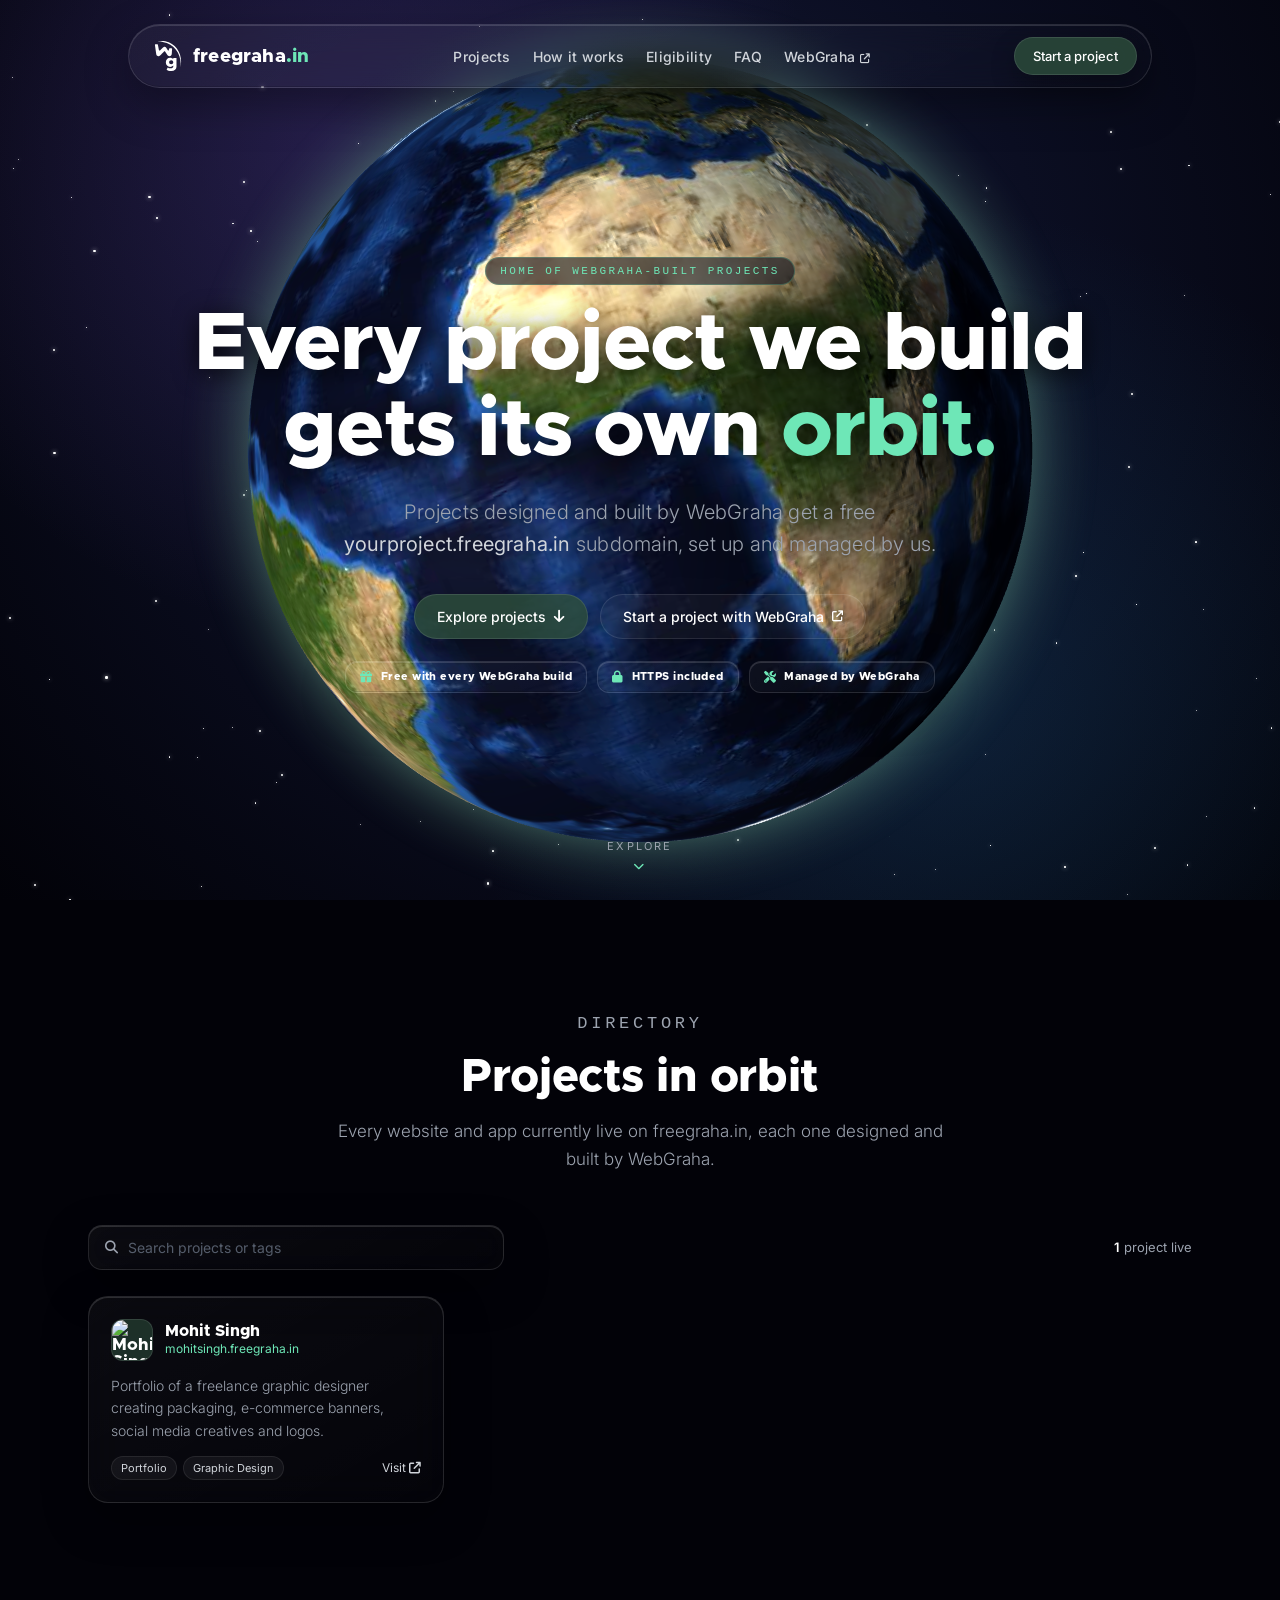
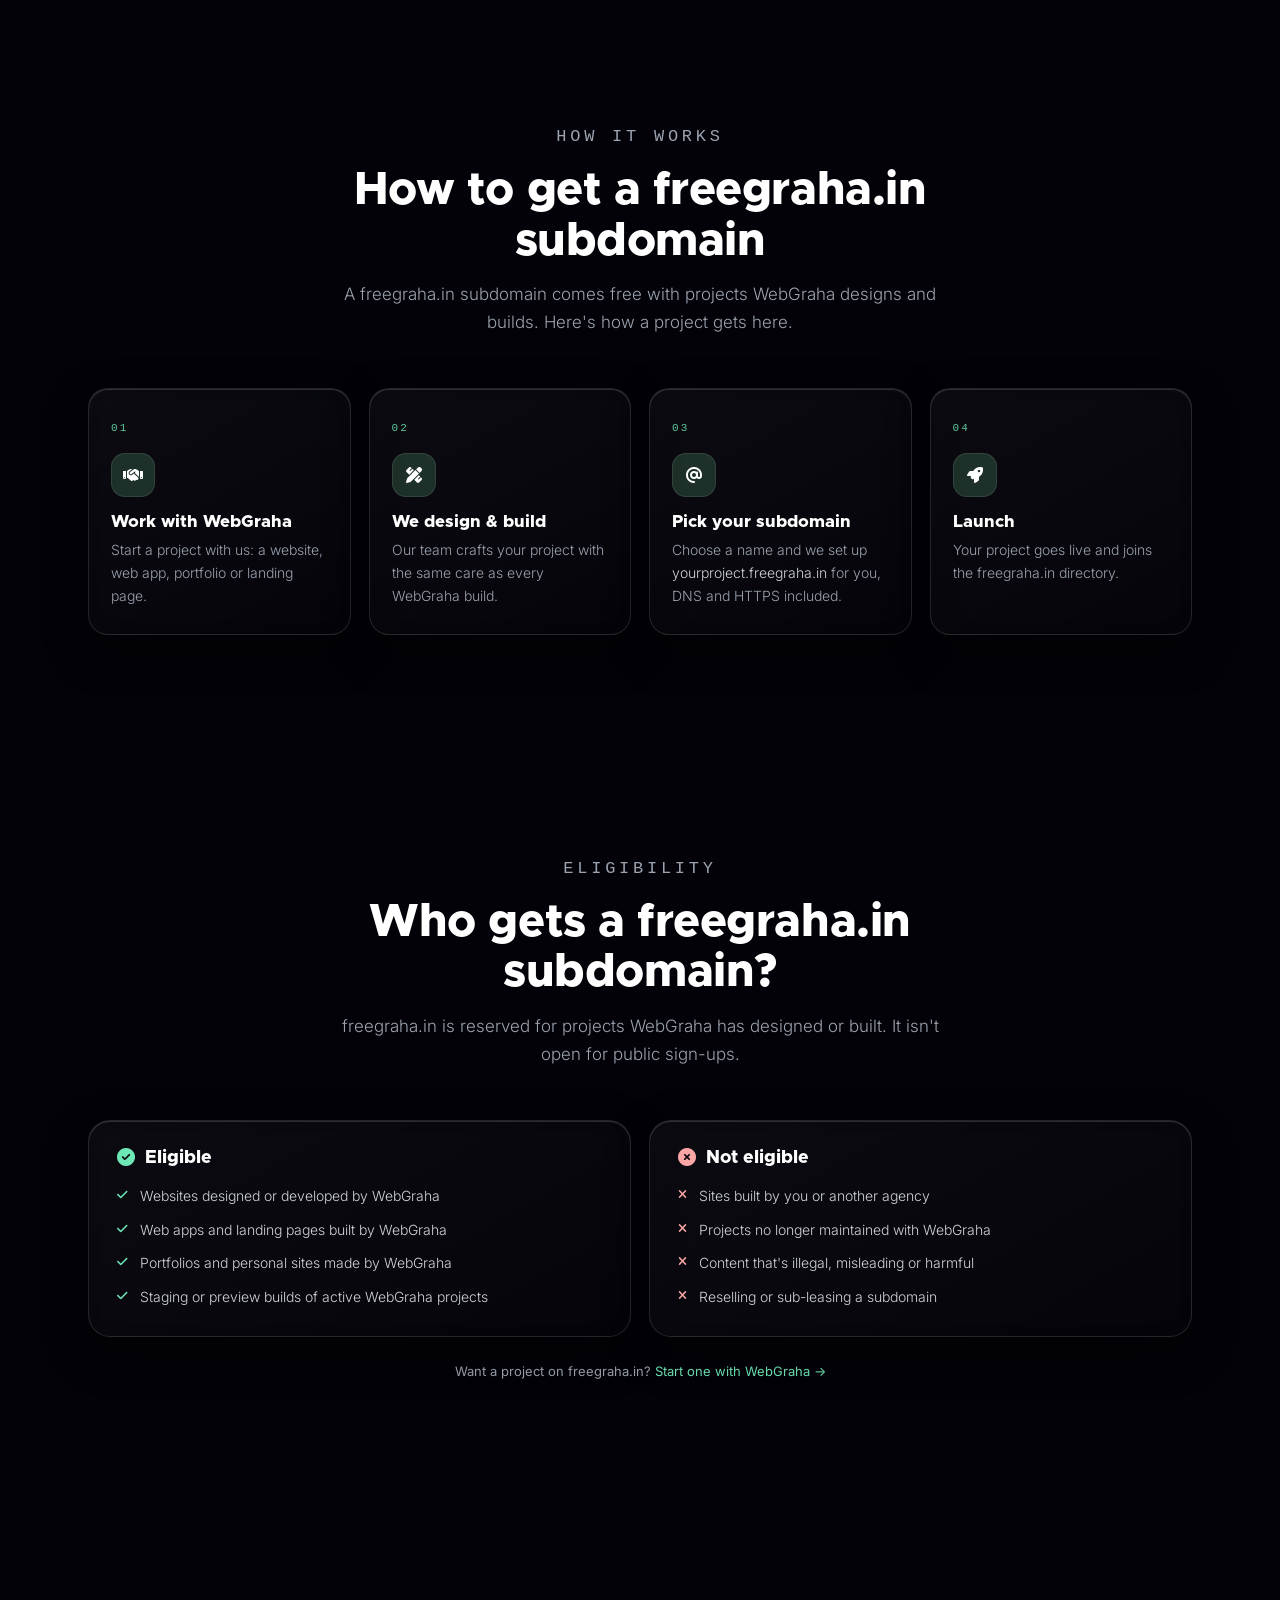
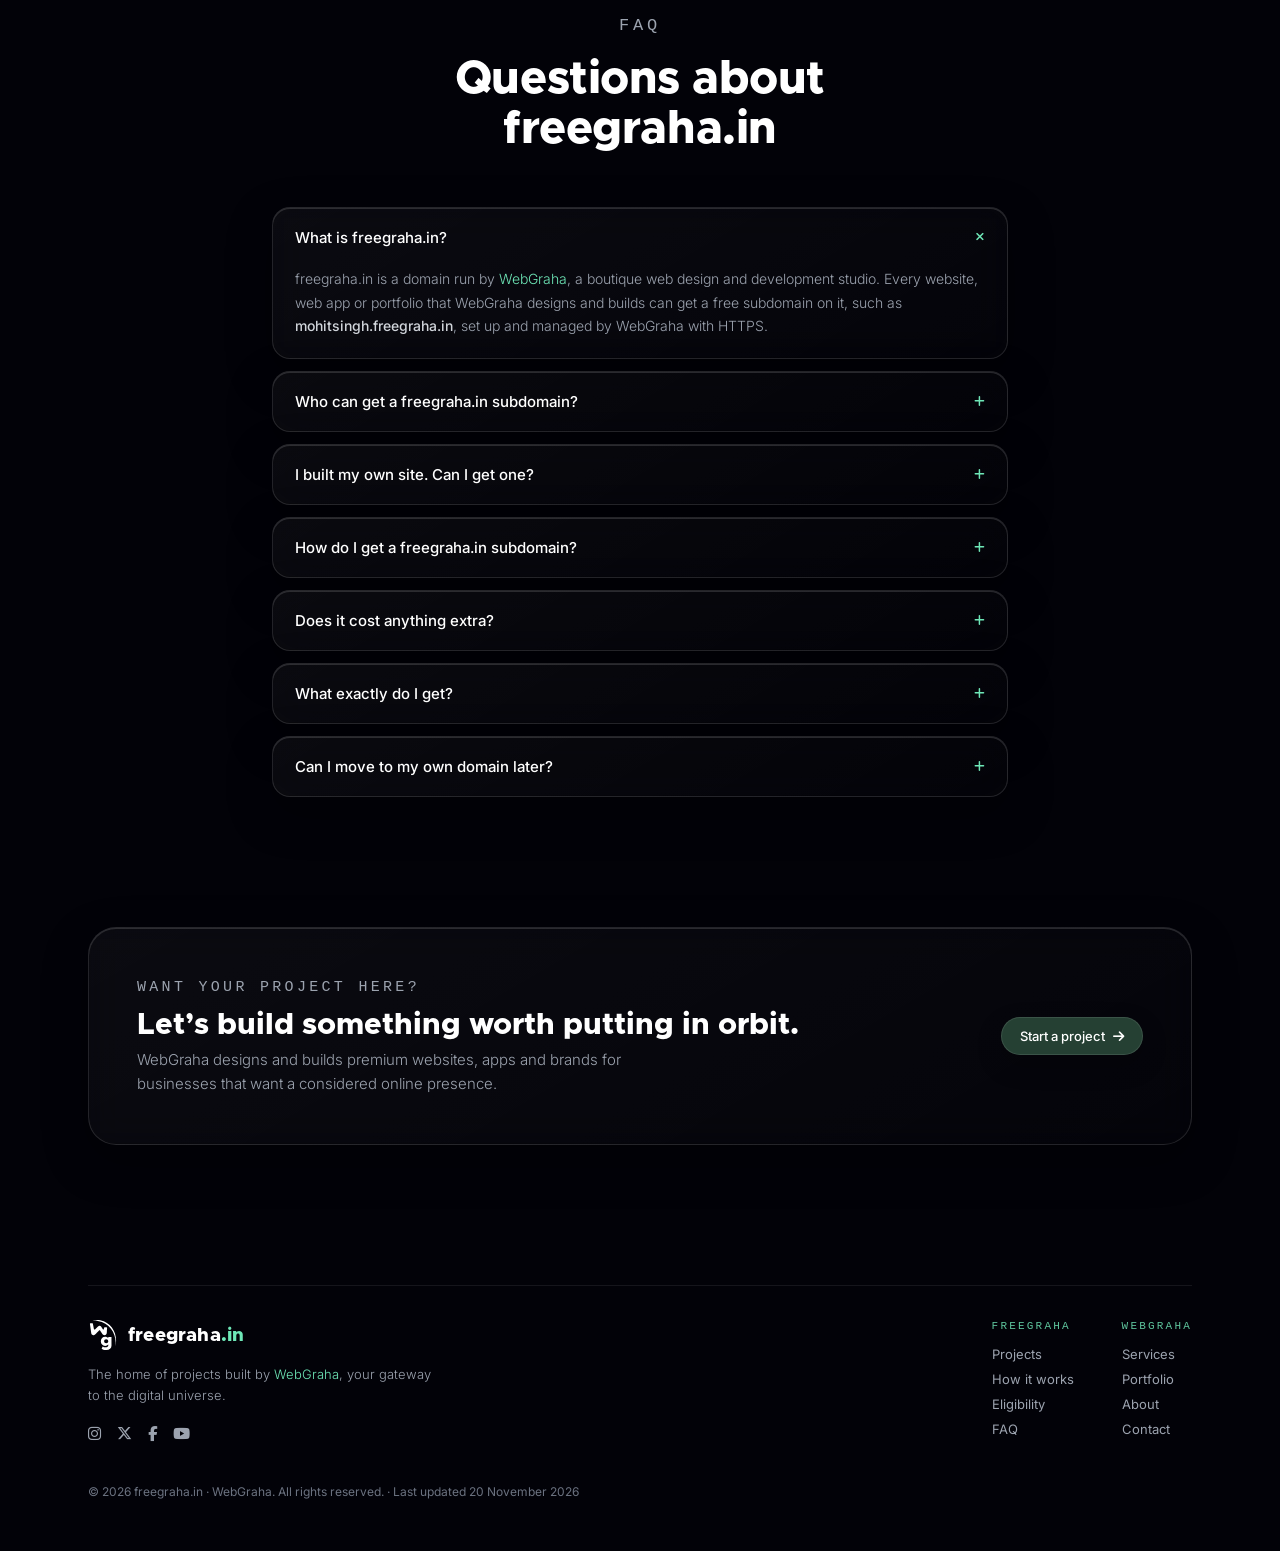
==== commit 01ee648d: "Initial v1.0" ====
--- a/index.html
+++ b/index.html
@@ -25,8 +25,9 @@
     <meta property="og:title" content="freegraha.in — Free subdomains for projects built by WebGraha">
     <meta property="og:description" content="Every website and app WebGraha designs and builds gets its own free .freegraha.in subdomain. Explore the projects in orbit.">
     <meta property="og:url" content="https://freegraha.in/">
-    <meta property="og:image" content="https://freegraha.in/assets/og/og-home.png">
-    <meta property="og:image:type" content="image/png">
+    <meta property="og:image" content="https://freegraha.in/assets/og/og-home.jpg">
+    <meta property="og:image:secure_url" content="https://freegraha.in/assets/og/og-home.jpg">
+    <meta property="og:image:type" content="image/jpeg">
     <meta property="og:image:width" content="1200">
     <meta property="og:image:height" content="630">
     <meta property="og:image:alt" content="freegraha.in — Every project we build gets its own orbit. A rotating Earth on a starry background.">
@@ -39,7 +40,7 @@
     <meta name="twitter:creator" content="@webgraha">
     <meta name="twitter:title" content="freegraha.in — Free subdomains for projects built by WebGraha">
     <meta name="twitter:description" content="Every website and app WebGraha designs and builds gets its own free .freegraha.in subdomain.">
-    <meta name="twitter:image" content="https://freegraha.in/assets/og/og-home.png">
+    <meta name="twitter:image" content="https://freegraha.in/assets/og/og-home.jpg">
     <meta name="twitter:image:alt" content="freegraha.in — Every project we build gets its own orbit.">
 
     <!-- Icons & app -->
@@ -103,7 +104,7 @@
                 ],
                 "primaryImageOfPage": {
                     "@type": "ImageObject",
-                    "url": "https://freegraha.in/assets/og/og-home.png",
+                    "url": "https://freegraha.in/assets/og/og-home.jpg",
                     "width": 1200,
                     "height": 630
                 },
